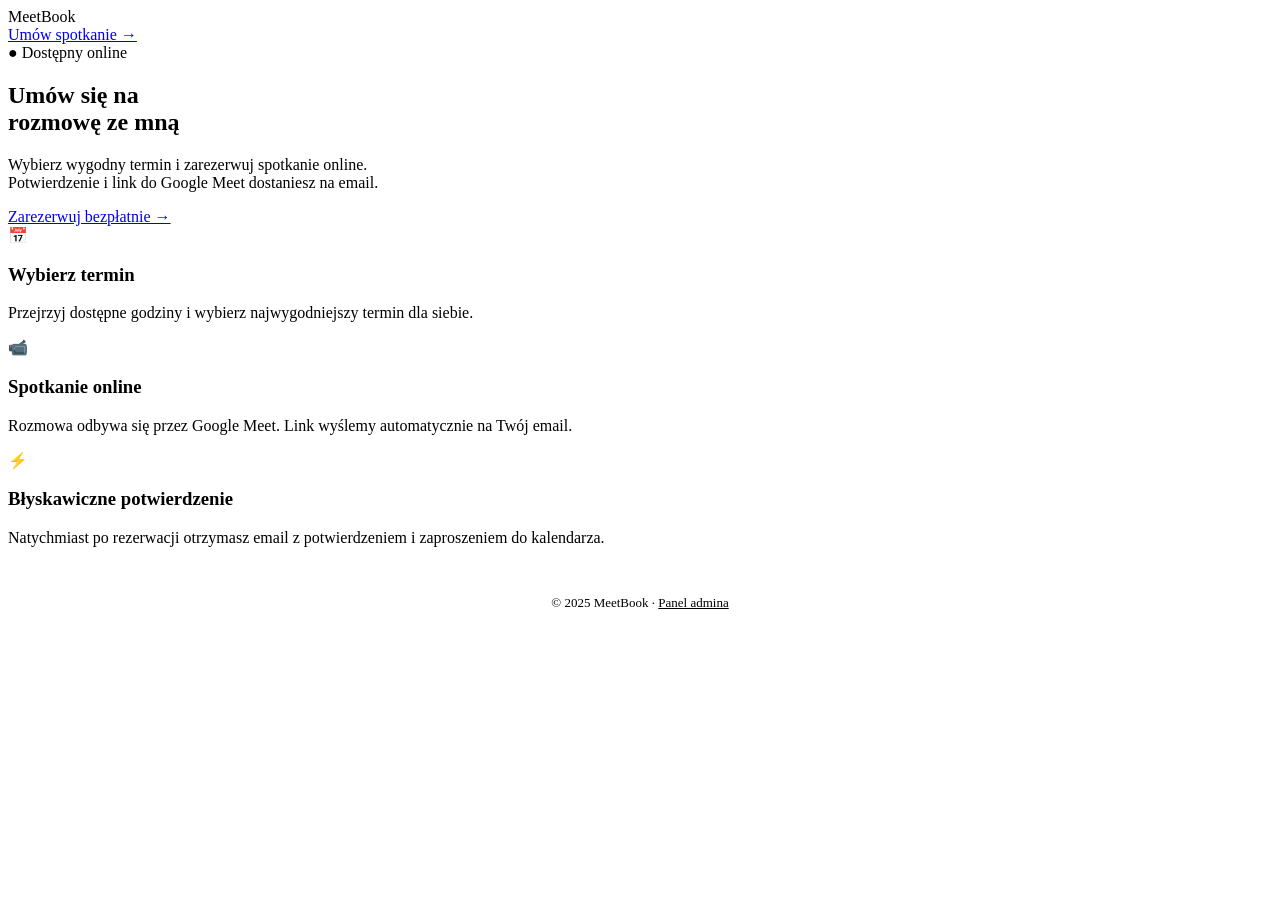
==== index.html @ 28363630 "Add files via upload" ====
<!DOCTYPE html>
<html lang="pl">
<head>
<meta charset="UTF-8" />
<meta name="viewport" content="width=device-width, initial-scale=1.0" />
<title>MeetBook — Umów się na spotkanie</title>
<meta name="description" content="Zarezerwuj termin rozmowy online w kilka sekund." />
<link rel="preconnect" href="https://fonts.googleapis.com" />
<link href="https://fonts.googleapis.com/css2?family=Inter:wght@300;400;500;600;700;800&display=swap" rel="stylesheet" />
<link rel="stylesheet" href="css/style.css" />
</head>
<body>

<nav class="nav">
  <div class="nav-inner">
    <div class="nav-brand">
      <div class="dot"></div>
      MeetBook
    </div>
    <div class="nav-links">
      <a href="book.html" class="btn btn-primary btn-sm">Umów spotkanie →</a>
    </div>
  </div>
</nav>

<main>
  <!-- HERO -->
  <section class="hero">
    <div class="hero-badge">
      <span>●</span> Dostępny online
    </div>
    <h1>Umów się na<br><span>rozmowę ze mną</span></h1>
    <p>Wybierz wygodny termin i zarezerwuj spotkanie online.<br>Potwierdzenie i link do Google Meet dostaniesz na email.</p>
    <div class="hero-cta">
      <a href="book.html" class="btn btn-primary btn-lg">Zarezerwuj bezpłatnie →</a>
    </div>
  </section>

  <!-- FEATURES -->
  <div class="features-grid">
    <div class="feature-card">
      <div class="feature-icon">📅</div>
      <h3>Wybierz termin</h3>
      <p>Przejrzyj dostępne godziny i wybierz najwygodniejszy termin dla siebie.</p>
    </div>
    <div class="feature-card">
      <div class="feature-icon">📹</div>
      <h3>Spotkanie online</h3>
      <p>Rozmowa odbywa się przez Google Meet. Link wyślemy automatycznie na Twój email.</p>
    </div>
    <div class="feature-card">
      <div class="feature-icon">⚡</div>
      <h3>Błyskawiczne potwierdzenie</h3>
      <p>Natychmiast po rezerwacji otrzymasz email z potwierdzeniem i zaproszeniem do kalendarza.</p>
    </div>
  </div>
</main>

<footer style="text-align:center;padding:32px;font-size:13px;color:var(--text-3);border-top:1px solid var(--border)">
  © 2025 MeetBook ·
  <a href="admin.html" style="color:var(--text-3);text-decoration:underline">Panel admina</a>
</footer>

<div id="toast-container"></div>
</body>
</html>
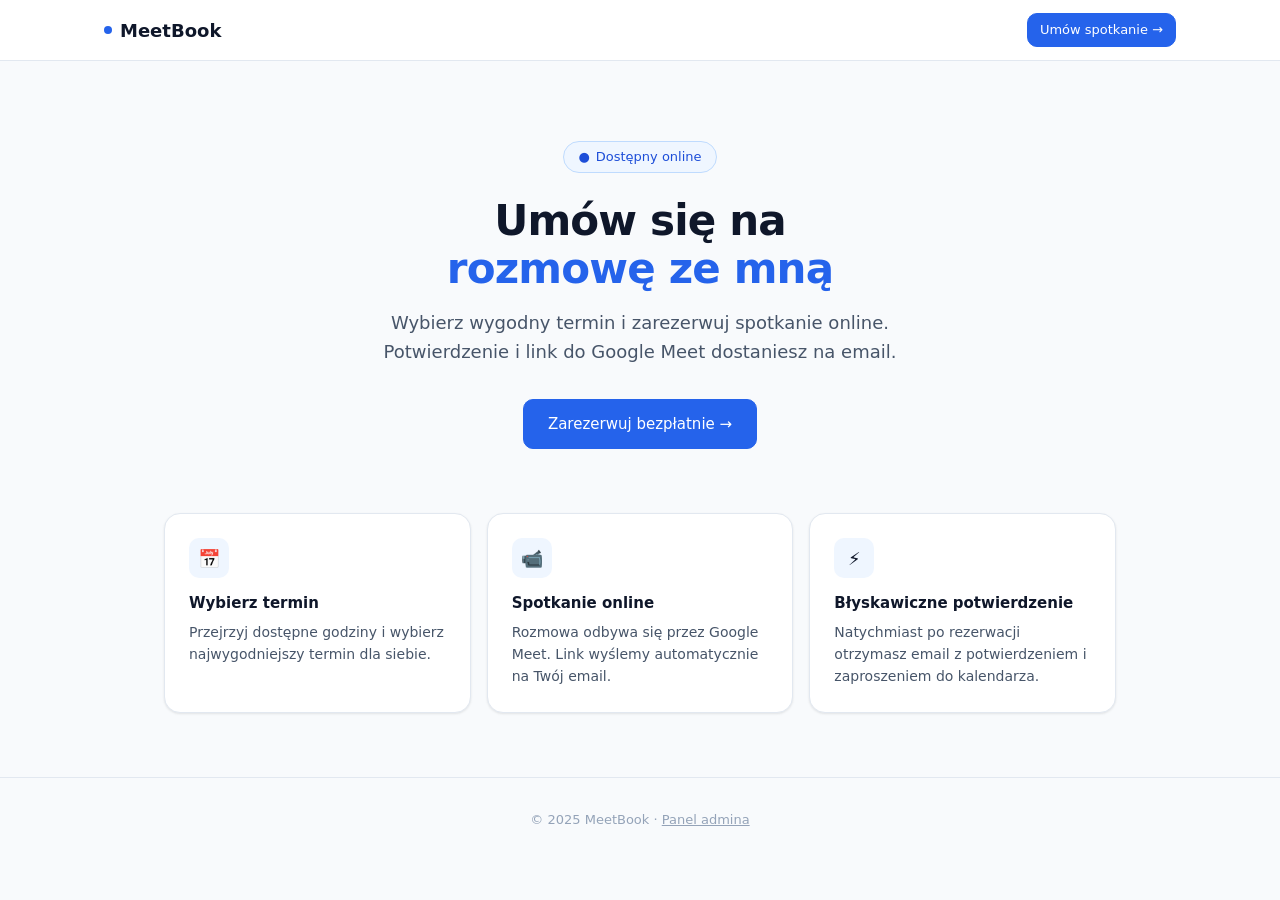
==== commit 894274bf: "Update index.html" ====
--- a/index.html
+++ b/index.html
@@ -5,7 +5,7 @@
 <meta name="viewport" content="width=device-width, initial-scale=1.0" />
 <title>MeetBook — Umów się na spotkanie</title>
 <meta name="description" content="Zarezerwuj termin rozmowy online w kilka sekund." />
-<link rel="preconnect" href="https://fonts.googleapis.com" />
+<link rel="stylesheet" href="style.css" />
 <link href="https://fonts.googleapis.com/css2?family=Inter:wght@300;400;500;600;700;800&display=swap" rel="stylesheet" />
 <link rel="stylesheet" href="css/style.css" />
 </head>
--- a/style.css
+++ b/style.css
@@ -0,0 +1,543 @@
+/* ─── RESET & BASE ─────────────────────────────────── */
+*, *::before, *::after { box-sizing: border-box; margin: 0; padding: 0; }
+
+:root {
+  --blue:        #2563eb;
+  --blue-dark:   #1d4ed8;
+  --blue-light:  #eff6ff;
+  --blue-mid:    #bfdbfe;
+  --blue-muted:  #dbeafe;
+  --text:        #0f172a;
+  --text-2:      #475569;
+  --text-3:      #94a3b8;
+  --border:      #e2e8f0;
+  --border-2:    #cbd5e1;
+  --bg:          #f8fafc;
+  --white:       #ffffff;
+  --green:       #16a34a;
+  --green-light: #dcfce7;
+  --red:         #dc2626;
+  --red-light:   #fee2e2;
+  --amber:       #d97706;
+  --amber-light: #fef3c7;
+  --radius-sm:   6px;
+  --radius:      10px;
+  --radius-lg:   16px;
+  --radius-xl:   24px;
+  --shadow-sm:   0 1px 3px rgba(0,0,0,.06), 0 1px 2px rgba(0,0,0,.04);
+  --shadow:      0 4px 16px rgba(0,0,0,.07), 0 1px 4px rgba(0,0,0,.04);
+  --shadow-lg:   0 12px 40px rgba(0,0,0,.10), 0 4px 12px rgba(0,0,0,.06);
+}
+
+html { font-size: 16px; -webkit-font-smoothing: antialiased; }
+
+body {
+  font-family: 'Inter', system-ui, sans-serif;
+  background: var(--bg);
+  color: var(--text);
+  min-height: 100vh;
+  line-height: 1.5;
+}
+
+a { color: inherit; text-decoration: none; }
+button { font-family: inherit; cursor: pointer; }
+input, textarea, select { font-family: inherit; }
+
+/* ─── TYPOGRAPHY ─────────────────────────────────── */
+.t-xs   { font-size: 11px; }
+.t-sm   { font-size: 13px; }
+.t-base { font-size: 15px; }
+.t-lg   { font-size: 17px; }
+.t-xl   { font-size: 20px; }
+.t-2xl  { font-size: 24px; }
+.t-3xl  { font-size: 30px; }
+.t-4xl  { font-size: 38px; }
+.fw-4   { font-weight: 400; }
+.fw-5   { font-weight: 500; }
+.fw-6   { font-weight: 600; }
+.fw-7   { font-weight: 700; }
+.muted  { color: var(--text-2); }
+.muted2 { color: var(--text-3); }
+.blue   { color: var(--blue); }
+
+/* ─── LAYOUT ─────────────────────────────────── */
+.container  { max-width: 1120px; margin: 0 auto; padding: 0 24px; }
+.container-sm { max-width: 720px; margin: 0 auto; padding: 0 24px; }
+.container-xs { max-width: 520px; margin: 0 auto; padding: 0 24px; }
+
+/* ─── NAV ─────────────────────────────────── */
+.nav {
+  background: var(--white);
+  border-bottom: 1px solid var(--border);
+  position: sticky; top: 0; z-index: 100;
+}
+.nav-inner {
+  max-width: 1120px; margin: 0 auto; padding: 0 24px;
+  height: 60px;
+  display: flex; align-items: center; justify-content: space-between;
+}
+.nav-brand {
+  font-size: 18px; font-weight: 700; color: var(--text);
+  display: flex; align-items: center; gap: 8px;
+}
+.nav-brand .dot {
+  width: 8px; height: 8px; border-radius: 50%; background: var(--blue);
+}
+.nav-links { display: flex; align-items: center; gap: 6px; }
+.nav-link {
+  font-size: 14px; color: var(--text-2); font-weight: 500;
+  padding: 6px 12px; border-radius: var(--radius-sm);
+  transition: all .15s; border: none; background: none;
+}
+.nav-link:hover { background: var(--bg); color: var(--text); }
+.nav-link.active { color: var(--blue); background: var(--blue-light); }
+
+/* ─── BUTTONS ─────────────────────────────────── */
+.btn {
+  display: inline-flex; align-items: center; justify-content: center;
+  gap: 6px; padding: 10px 18px; border-radius: var(--radius);
+  font-size: 14px; font-weight: 500; border: 1.5px solid transparent;
+  transition: all .15s; white-space: nowrap;
+}
+.btn-primary {
+  background: var(--blue); color: white; border-color: var(--blue);
+}
+.btn-primary:hover { background: var(--blue-dark); border-color: var(--blue-dark); transform: translateY(-1px); box-shadow: 0 4px 12px rgba(37,99,235,.25); }
+.btn-primary:active { transform: translateY(0); }
+
+.btn-outline {
+  background: white; color: var(--text); border-color: var(--border-2);
+}
+.btn-outline:hover { border-color: var(--blue); color: var(--blue); background: var(--blue-light); }
+
+.btn-ghost {
+  background: transparent; color: var(--text-2); border-color: transparent;
+}
+.btn-ghost:hover { background: var(--bg); color: var(--text); }
+
+.btn-danger {
+  background: var(--red); color: white; border-color: var(--red);
+}
+.btn-danger:hover { background: #b91c1c; }
+
+.btn-sm { padding: 6px 12px; font-size: 13px; }
+.btn-lg { padding: 13px 24px; font-size: 15px; }
+.btn-full { width: 100%; }
+
+.btn:disabled { opacity: .5; pointer-events: none; }
+
+/* ─── CARDS ─────────────────────────────────── */
+.card {
+  background: var(--white);
+  border: 1px solid var(--border);
+  border-radius: var(--radius-lg);
+  box-shadow: var(--shadow-sm);
+}
+.card-pad { padding: 24px; }
+.card-pad-lg { padding: 32px; }
+
+/* ─── FORM ELEMENTS ─────────────────────────────────── */
+.form-group { display: flex; flex-direction: column; gap: 6px; }
+.form-label {
+  font-size: 13px; font-weight: 500; color: var(--text);
+}
+.form-label .req { color: var(--red); margin-left: 2px; }
+
+.form-input, .form-textarea, .form-select {
+  padding: 10px 12px;
+  border: 1.5px solid var(--border);
+  border-radius: var(--radius);
+  font-size: 14px; color: var(--text);
+  background: var(--white);
+  transition: border-color .15s, box-shadow .15s;
+  outline: none;
+  width: 100%;
+}
+.form-input:focus, .form-textarea:focus, .form-select:focus {
+  border-color: var(--blue);
+  box-shadow: 0 0 0 3px rgba(37,99,235,.1);
+}
+.form-input::placeholder, .form-textarea::placeholder { color: var(--text-3); }
+.form-textarea { resize: vertical; min-height: 90px; line-height: 1.6; }
+.form-error { font-size: 12px; color: var(--red); }
+.form-hint  { font-size: 12px; color: var(--text-3); }
+
+/* ─── BADGE ─────────────────────────────────── */
+.badge {
+  display: inline-flex; align-items: center; gap: 4px;
+  padding: 3px 10px; border-radius: 20px;
+  font-size: 12px; font-weight: 500;
+}
+.badge-blue   { background: var(--blue-light);  color: var(--blue-dark); }
+.badge-green  { background: var(--green-light);  color: var(--green); }
+.badge-red    { background: var(--red-light);    color: var(--red); }
+.badge-amber  { background: var(--amber-light);  color: var(--amber); }
+.badge-gray   { background: var(--bg);           color: var(--text-2); border: 1px solid var(--border); }
+
+/* ─── DIVIDER ─────────────────────────────────── */
+.divider { height: 1px; background: var(--border); margin: 20px 0; }
+
+/* ─── AVATAR ─────────────────────────────────── */
+.avatar {
+  width: 40px; height: 40px; border-radius: 50%;
+  background: var(--blue-light);
+  display: flex; align-items: center; justify-content: center;
+  font-size: 15px; font-weight: 600; color: var(--blue-dark);
+  flex-shrink: 0;
+}
+
+/* ─── TOAST ─────────────────────────────────── */
+#toast-container {
+  position: fixed; bottom: 24px; right: 24px;
+  display: flex; flex-direction: column; gap: 8px;
+  z-index: 9999; pointer-events: none;
+}
+.toast {
+  background: var(--text); color: white;
+  padding: 12px 18px; border-radius: var(--radius);
+  font-size: 14px; box-shadow: var(--shadow-lg);
+  display: flex; align-items: center; gap: 10px;
+  pointer-events: all;
+  animation: slideUp .25s ease;
+  max-width: 320px;
+}
+.toast.success { background: var(--green); }
+.toast.error   { background: var(--red); }
+.toast.warning { background: var(--amber); }
+@keyframes slideUp {
+  from { opacity: 0; transform: translateY(12px); }
+  to   { opacity: 1; transform: translateY(0); }
+}
+
+/* ─── MODAL ─────────────────────────────────── */
+.modal-backdrop {
+  position: fixed; inset: 0;
+  background: rgba(15,23,42,.4);
+  backdrop-filter: blur(2px);
+  display: flex; align-items: center; justify-content: center;
+  z-index: 500; padding: 16px;
+  animation: fadeIn .2s ease;
+}
+@keyframes fadeIn { from { opacity: 0; } to { opacity: 1; } }
+
+.modal-box {
+  background: var(--white);
+  border-radius: var(--radius-xl);
+  box-shadow: var(--shadow-lg);
+  width: 100%; max-width: 440px;
+  padding: 28px;
+  animation: scaleIn .2s ease;
+}
+@keyframes scaleIn {
+  from { opacity: 0; transform: scale(.96); }
+  to   { opacity: 1; transform: scale(1); }
+}
+.modal-header {
+  display: flex; align-items: flex-start; justify-content: space-between;
+  margin-bottom: 20px;
+}
+.modal-title { font-size: 17px; font-weight: 600; }
+.modal-close {
+  background: none; border: none; font-size: 20px;
+  color: var(--text-3); cursor: pointer; line-height: 1;
+  padding: 2px 6px; border-radius: var(--radius-sm);
+}
+.modal-close:hover { background: var(--bg); color: var(--text); }
+.modal-actions { display: flex; gap: 8px; margin-top: 20px; justify-content: flex-end; }
+
+/* ─── STAT CARDS ─────────────────────────────────── */
+.stats-grid {
+  display: grid;
+  grid-template-columns: repeat(auto-fit, minmax(160px, 1fr));
+  gap: 12px;
+  margin-bottom: 24px;
+}
+.stat-card {
+  background: var(--white);
+  border: 1px solid var(--border);
+  border-radius: var(--radius-lg);
+  padding: 20px;
+  box-shadow: var(--shadow-sm);
+}
+.stat-value { font-size: 28px; font-weight: 700; line-height: 1; margin-bottom: 4px; }
+.stat-label { font-size: 13px; color: var(--text-2); }
+.stat-value.blue  { color: var(--blue); }
+.stat-value.green { color: var(--green); }
+.stat-value.red   { color: var(--red); }
+.stat-value.amber { color: var(--amber); }
+
+/* ─── CALENDAR ─────────────────────────────────── */
+.cal-wrap { user-select: none; }
+.cal-header {
+  display: flex; align-items: center; justify-content: space-between;
+  margin-bottom: 14px;
+}
+.cal-title { font-size: 15px; font-weight: 600; }
+.cal-nav {
+  background: none; border: 1.5px solid var(--border);
+  border-radius: var(--radius-sm); width: 32px; height: 32px;
+  display: flex; align-items: center; justify-content: center;
+  cursor: pointer; font-size: 16px; color: var(--text-2);
+  transition: all .15s;
+}
+.cal-nav:hover { border-color: var(--blue); color: var(--blue); background: var(--blue-light); }
+
+.cal-grid {
+  display: grid; grid-template-columns: repeat(7, 1fr);
+  gap: 2px;
+}
+.cal-day-name {
+  text-align: center; font-size: 11px; font-weight: 600;
+  color: var(--text-3); text-transform: uppercase;
+  padding: 4px 0 8px;
+}
+.cal-day {
+  aspect-ratio: 1;
+  display: flex; align-items: center; justify-content: center;
+  font-size: 13px; border-radius: var(--radius-sm);
+  cursor: pointer; transition: all .12s; position: relative;
+  color: var(--text);
+}
+.cal-day:hover:not(.empty):not(.past) { background: var(--blue-light); color: var(--blue); }
+.cal-day.today { font-weight: 700; color: var(--blue); }
+.cal-day.selected { background: var(--blue) !important; color: white !important; font-weight: 600; }
+.cal-day.past { color: var(--text-3); pointer-events: none; }
+.cal-day.empty { pointer-events: none; }
+.cal-day.has-events::after {
+  content: '';
+  position: absolute; bottom: 3px; left: 50%; transform: translateX(-50%);
+  width: 4px; height: 4px; border-radius: 50%; background: var(--blue);
+}
+.cal-day.selected.has-events::after { background: rgba(255,255,255,.7); }
+
+/* ─── TIME SLOTS ─────────────────────────────────── */
+.slots-list { display: flex; flex-direction: column; gap: 4px; }
+
+.slot-row {
+  display: flex; align-items: center; gap: 10px;
+  padding: 4px 0;
+  border-bottom: 1px solid var(--border);
+}
+.slot-row:last-child { border-bottom: none; }
+.slot-time {
+  width: 52px; font-size: 13px; font-weight: 500;
+  color: var(--text-2); flex-shrink: 0; text-align: right;
+}
+
+/* Public slot */
+.slot-btn {
+  flex: 1; padding: 10px 14px; border-radius: var(--radius);
+  font-size: 14px; font-weight: 500; border: 1.5px solid transparent;
+  cursor: pointer; text-align: left; transition: all .15s;
+  display: flex; align-items: center; justify-content: space-between;
+}
+.slot-btn.free {
+  background: var(--white); border-color: var(--border);
+  color: var(--text);
+}
+.slot-btn.free:hover {
+  border-color: var(--blue); background: var(--blue-light);
+  color: var(--blue); transform: translateX(2px);
+}
+.slot-btn.free .slot-arrow { opacity: 0; transition: opacity .15s; }
+.slot-btn.free:hover .slot-arrow { opacity: 1; }
+
+.slot-btn.taken {
+  background: var(--bg); border-color: var(--border);
+  color: var(--text-3); cursor: default;
+}
+
+/* Admin slot */
+.slot-event {
+  flex: 1; padding: 10px 14px; border-radius: var(--radius);
+  font-size: 13px; display: flex; align-items: center;
+  justify-content: space-between;
+}
+.slot-event.real  { background: var(--green-light); border-left: 3px solid var(--green); }
+.slot-event.fake  { background: var(--red-light);   border-left: 3px solid var(--red); }
+.slot-event-info  { display: flex; flex-direction: column; gap: 1px; }
+.slot-event-title { font-weight: 500; font-size: 13px; }
+.slot-event-sub   { font-size: 12px; opacity: .7; }
+.slot-event-actions { display: flex; gap: 6px; }
+
+.slot-add {
+  flex: 1; padding: 10px 14px; border-radius: var(--radius);
+  font-size: 13px; color: var(--text-3); border: 1.5px dashed var(--border);
+  background: transparent; cursor: pointer; text-align: left;
+  transition: all .15s;
+}
+.slot-add:hover { border-color: var(--blue); color: var(--blue); background: var(--blue-light); }
+
+/* ─── BOOKING FORM ─────────────────────────────────── */
+.booking-panel {
+  background: var(--white);
+  border: 1px solid var(--border);
+  border-radius: var(--radius-xl);
+  box-shadow: var(--shadow-lg);
+  padding: 32px;
+  max-width: 440px;
+}
+.booking-panel .host-info {
+  display: flex; align-items: center; gap: 14px; margin-bottom: 24px;
+}
+.booking-panel .host-name { font-size: 16px; font-weight: 600; }
+.booking-panel .host-role { font-size: 13px; color: var(--text-2); }
+.booking-panel .meeting-chip {
+  display: flex; align-items: center; gap: 6px;
+  font-size: 13px; color: var(--text-2); margin-bottom: 6px;
+}
+.booking-panel .meeting-chip svg { color: var(--blue); }
+
+/* ─── SUCCESS STATE ─────────────────────────────────── */
+.success-box {
+  text-align: center; padding: 40px 24px;
+}
+.success-icon {
+  width: 64px; height: 64px; border-radius: 50%;
+  background: var(--green-light);
+  display: flex; align-items: center; justify-content: center;
+  margin: 0 auto 20px;
+  font-size: 28px;
+}
+.success-box h2 { font-size: 22px; font-weight: 700; margin-bottom: 8px; }
+.success-box p  { font-size: 15px; color: var(--text-2); margin-bottom: 4px; }
+
+/* ─── ADMIN LAYOUT ─────────────────────────────────── */
+.admin-layout {
+  display: grid;
+  grid-template-columns: 280px 1fr;
+  gap: 0;
+  min-height: calc(100vh - 60px);
+}
+.admin-sidebar {
+  background: var(--white);
+  border-right: 1px solid var(--border);
+  padding: 24px 16px;
+  display: flex; flex-direction: column; gap: 6px;
+}
+.sidebar-section { font-size: 11px; font-weight: 600; color: var(--text-3); text-transform: uppercase; letter-spacing: .05em; padding: 12px 10px 4px; }
+.sidebar-item {
+  display: flex; align-items: center; gap: 10px;
+  padding: 9px 12px; border-radius: var(--radius);
+  font-size: 14px; font-weight: 500; color: var(--text-2);
+  cursor: pointer; transition: all .15s;
+  border: none; background: none; width: 100%; text-align: left;
+}
+.sidebar-item:hover { background: var(--bg); color: var(--text); }
+.sidebar-item.active { background: var(--blue-light); color: var(--blue); }
+.sidebar-item svg { width: 16px; height: 16px; flex-shrink: 0; }
+
+.admin-main { padding: 28px 32px; overflow-y: auto; }
+.admin-main h1 { font-size: 22px; font-weight: 700; margin-bottom: 4px; }
+.admin-main .page-sub { font-size: 14px; color: var(--text-2); margin-bottom: 24px; }
+
+/* ─── TABLE ─────────────────────────────────── */
+.table-wrap { overflow-x: auto; }
+table { width: 100%; border-collapse: collapse; font-size: 14px; }
+thead th {
+  text-align: left; font-size: 12px; font-weight: 600;
+  color: var(--text-3); text-transform: uppercase; letter-spacing: .04em;
+  padding: 10px 14px; border-bottom: 1px solid var(--border);
+}
+tbody td { padding: 12px 14px; border-bottom: 1px solid var(--border); }
+tbody tr:last-child td { border-bottom: none; }
+tbody tr:hover td { background: var(--bg); }
+
+/* ─── TOGGLE ─────────────────────────────────── */
+.toggle-wrap { display: flex; background: var(--bg); border: 1px solid var(--border); border-radius: var(--radius); padding: 3px; gap: 2px; }
+.toggle-btn {
+  flex: 1; padding: 7px 14px; border-radius: var(--radius-sm);
+  font-size: 13px; font-weight: 500; color: var(--text-2);
+  border: none; background: none; cursor: pointer; transition: all .15s;
+}
+.toggle-btn.active { background: var(--white); color: var(--text); box-shadow: var(--shadow-sm); }
+
+/* ─── LANDING PAGE ─────────────────────────────────── */
+.hero {
+  padding: 80px 24px 64px;
+  text-align: center;
+  max-width: 700px; margin: 0 auto;
+}
+.hero-badge {
+  display: inline-flex; align-items: center; gap: 6px;
+  background: var(--blue-light); color: var(--blue-dark);
+  border: 1px solid var(--blue-mid);
+  padding: 5px 14px; border-radius: 20px;
+  font-size: 13px; font-weight: 500;
+  margin-bottom: 24px;
+}
+.hero h1 {
+  font-size: 42px; font-weight: 800; line-height: 1.15;
+  letter-spacing: -.02em; margin-bottom: 16px;
+  color: var(--text);
+}
+.hero h1 span { color: var(--blue); }
+.hero p { font-size: 18px; color: var(--text-2); margin-bottom: 32px; line-height: 1.6; }
+.hero-cta { display: flex; gap: 12px; justify-content: center; flex-wrap: wrap; }
+
+.features-grid {
+  display: grid;
+  grid-template-columns: repeat(auto-fit, minmax(280px, 1fr));
+  gap: 16px; padding: 0 24px 64px;
+  max-width: 1000px; margin: 0 auto;
+}
+.feature-card {
+  background: var(--white); border: 1px solid var(--border);
+  border-radius: var(--radius-lg); padding: 24px;
+  box-shadow: var(--shadow-sm);
+}
+.feature-icon {
+  width: 40px; height: 40px; border-radius: var(--radius);
+  background: var(--blue-light);
+  display: flex; align-items: center; justify-content: center;
+  font-size: 18px; margin-bottom: 14px;
+}
+.feature-card h3 { font-size: 15px; font-weight: 600; margin-bottom: 6px; }
+.feature-card p  { font-size: 14px; color: var(--text-2); line-height: 1.6; }
+
+/* ─── UTIL ─────────────────────────────────── */
+.flex   { display: flex; }
+.flex-col { display: flex; flex-direction: column; }
+.items-center { align-items: center; }
+.justify-between { justify-content: space-between; }
+.justify-center  { justify-content: center; }
+.gap-2  { gap: 8px; }
+.gap-3  { gap: 12px; }
+.gap-4  { gap: 16px; }
+.gap-6  { gap: 24px; }
+.w-full { width: 100%; }
+.mt-1   { margin-top: 4px; }
+.mt-2   { margin-top: 8px; }
+.mt-4   { margin-top: 16px; }
+.mt-6   { margin-top: 24px; }
+.mb-2   { margin-bottom: 8px; }
+.mb-4   { margin-bottom: 16px; }
+.mb-6   { margin-bottom: 24px; }
+.hidden { display: none !important; }
+.text-center { text-align: center; }
+
+/* ─── RESPONSIVE ─────────────────────────────────── */
+@media (max-width: 768px) {
+  .admin-layout { grid-template-columns: 1fr; }
+  .admin-sidebar { display: none; }
+  .admin-main { padding: 20px 16px; }
+  .hero h1 { font-size: 28px; }
+  .hero { padding: 48px 16px 40px; }
+  .stats-grid { grid-template-columns: repeat(2, 1fr); }
+  .booking-panel { padding: 24px 16px; }
+}
+
+/* ─── LOGIN ─────────────────────────────────── */
+.login-wrap {
+  min-height: 100vh; display: flex; align-items: center; justify-content: center;
+  background: var(--bg); padding: 24px;
+}
+.login-card {
+  background: var(--white); border: 1px solid var(--border);
+  border-radius: var(--radius-xl); box-shadow: var(--shadow-lg);
+  padding: 40px; width: 100%; max-width: 380px;
+}
+.login-card .brand { text-align: center; margin-bottom: 28px; }
+.login-card .brand-name { font-size: 22px; font-weight: 800; color: var(--text); }
+.login-card h2 { font-size: 18px; font-weight: 700; margin-bottom: 6px; }
+.login-card .sub { font-size: 14px; color: var(--text-2); margin-bottom: 24px; }
